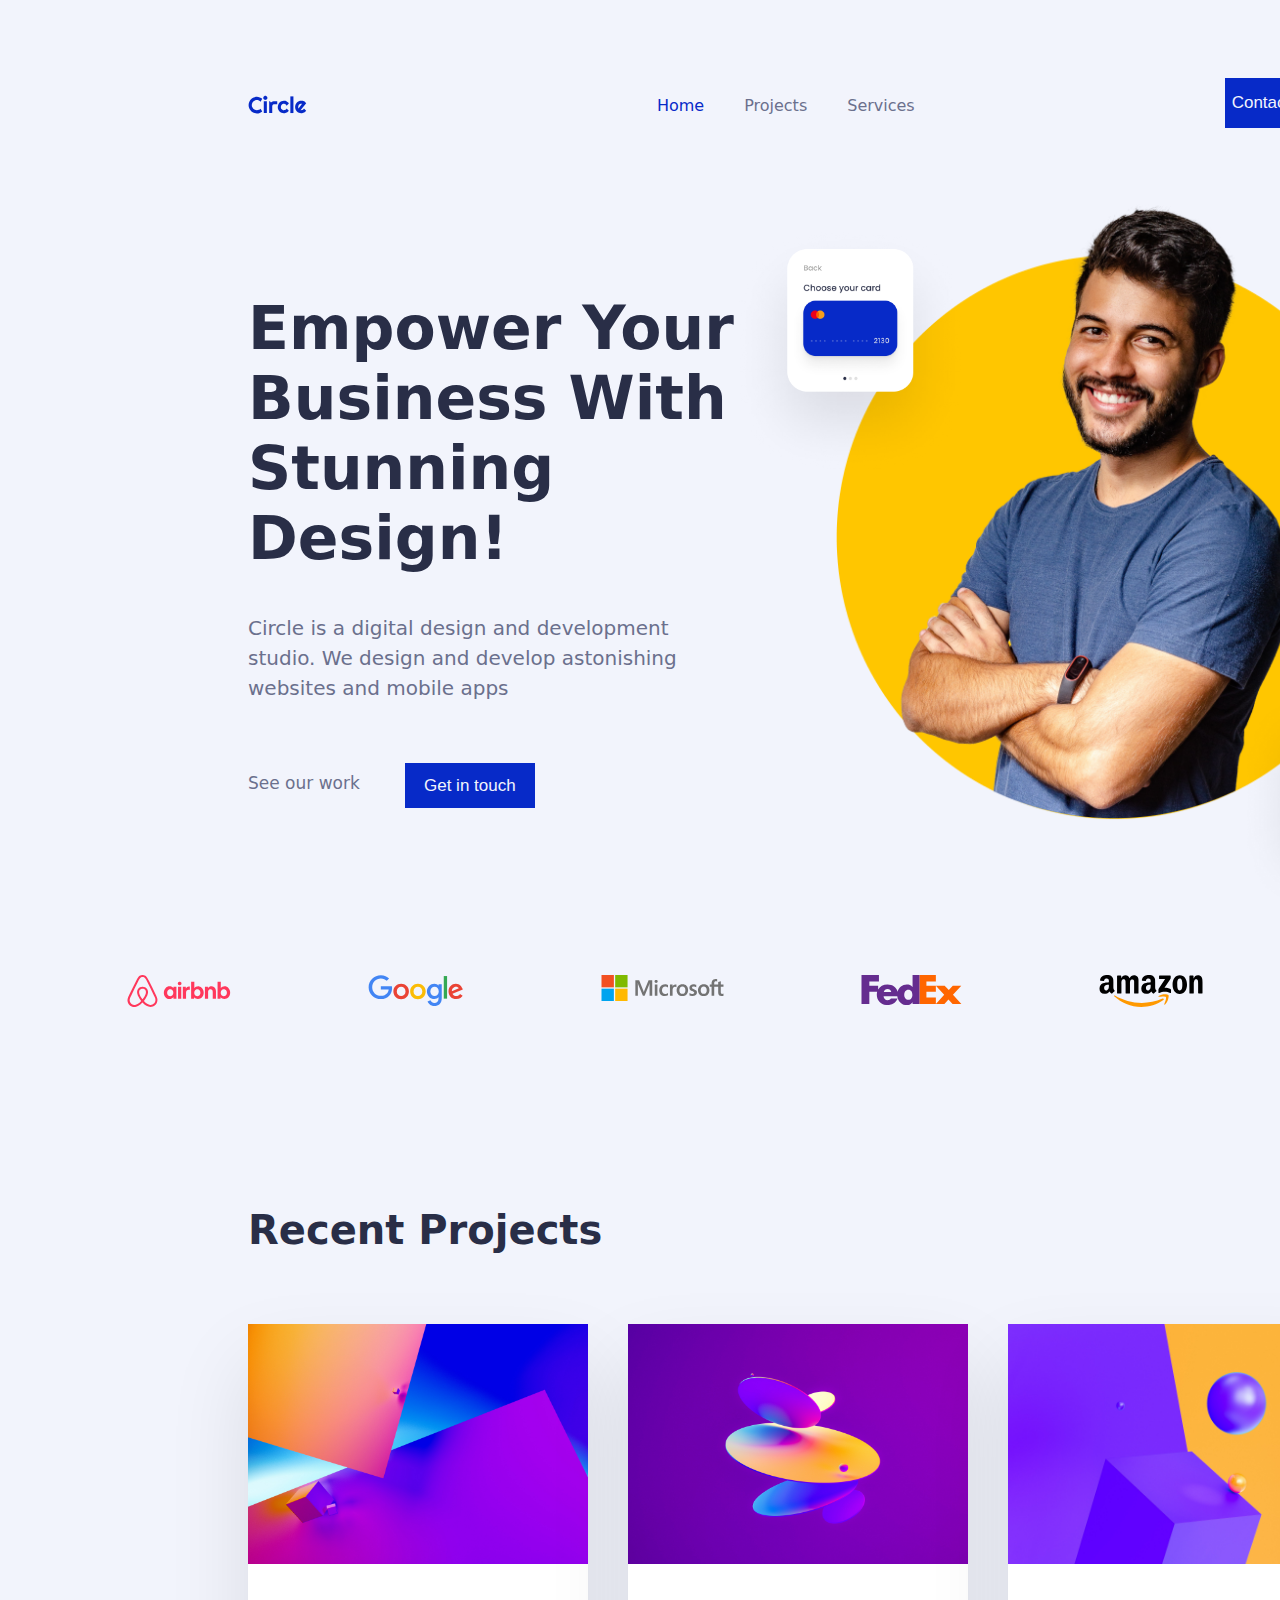
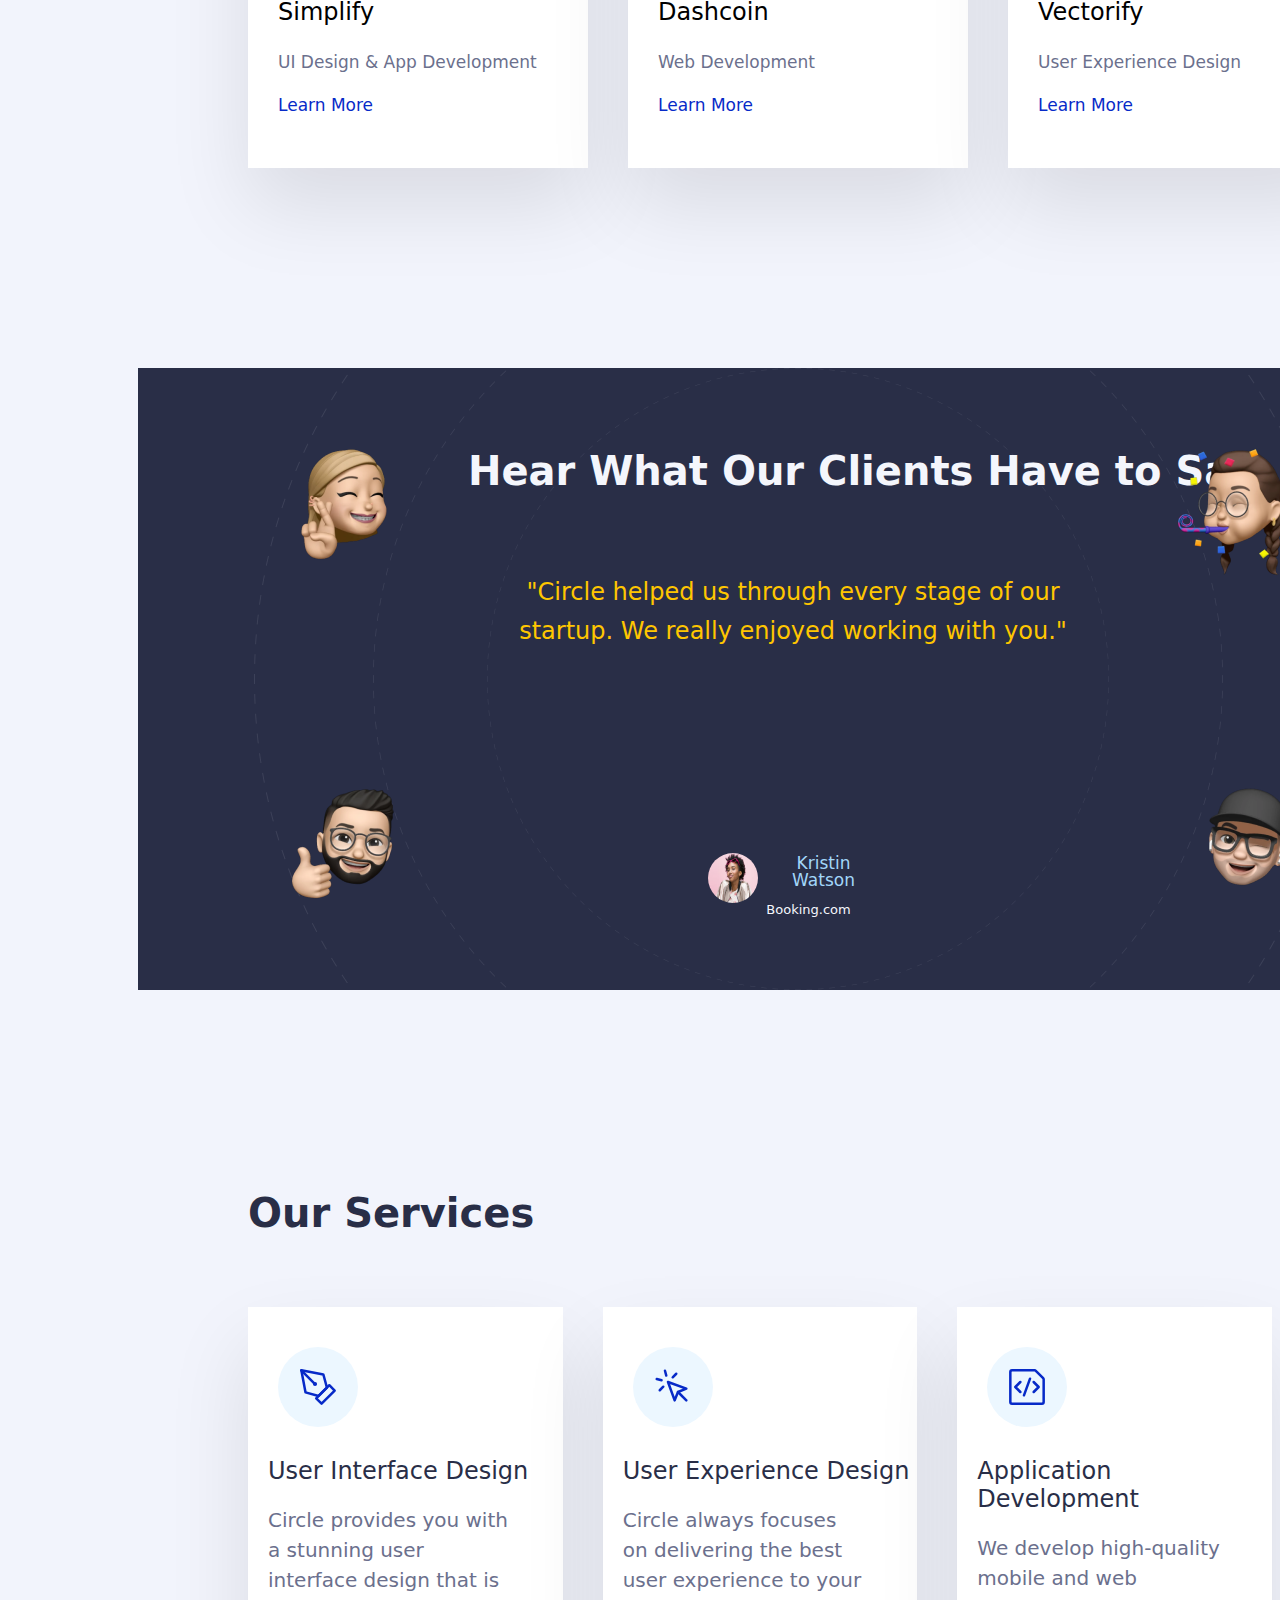
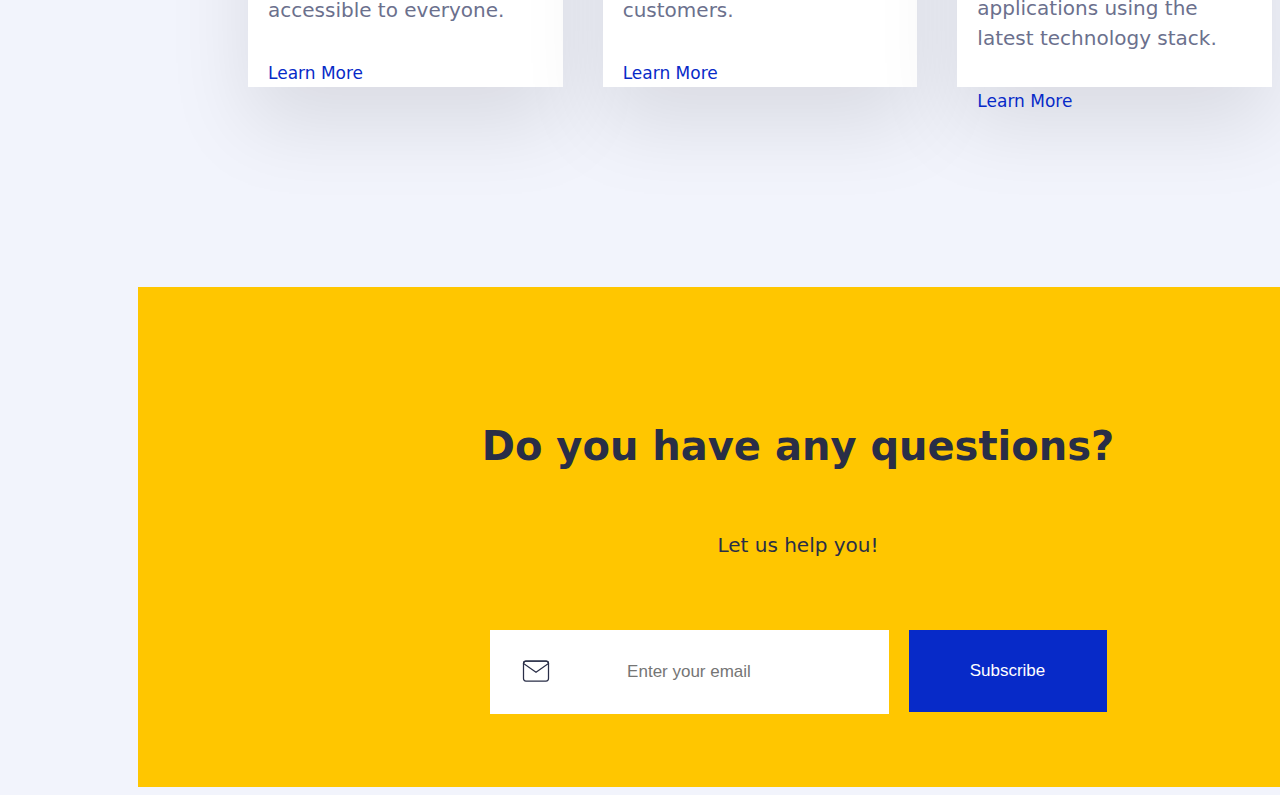
==== index.html @ 64989d0d "Completed section newsletter" ====
<!DOCTYPE html>
<html lang="en">
  <head>
    <meta charset="UTF-8" />
    <meta http-equiv="X-UA-Compatible" content="IE=edge" />
    <meta name="viewport" content="width=device-width, initial-scale=1.0" />
    <title>Circle Agency</title>
    <link rel="stylesheet" href="styles.css" />
  </head>
  <body>
    <section class="container-navbar">
      <img class="navbar-logo" src="images/circle.svg" alt="Circle's logo" />
      <ul class="navbar-list">
        <li class="li-home">Home</li>
        <li class="li2">Projects</li>
        <li class="li3">Services</li>
      </ul>
      <button class="navbar-button">Contact Us</button>
    </section>
    <section class="hero-container">
      <div class="hero-left">
        <h1 class="heading">Empower Your Business With Stunning Design!</h1>
        <p class="hero-description">
          Circle is a digital design and development studio. We design and
          develop astonishing websites and mobile apps
        </p>
        <div class="hero-buttons">
          <p class="hero-p-left">See our work</p>
          <button class="hero-button-right">Get in touch</button>
        </div>
      </div>
      <div class="hero-right">
        <img
          class="hero-card-1"
          src="images/card-1.png"
          alt="Credit card image"
        />
        <img
          class="hero-main-image"
          src="images/hero-image.png"
          alt="Image of a smiley man"
        />
        <img
          class="hero-card-2"
          src="images/card-2.png"
          alt="Thumbs up emoji"
        />
      </div>
    </section>
    <section class="logos-container">
      <img
        class="airbnb-logo"
        src="images/airbnb-logo.svg"
        alt="Airbnb's logo"
      />
      <img
        class="google-logo"
        src="images/google-logo.svg"
        alt="Google's logo"
      />
      <img
        class="microsoft-logo"
        src="images/microsoft-logo.svg"
        alt="Microsoft's logo"
      />
      <img class="fedex-logo" src="images/fedex-logo.svg" alt="Fedex's logo" />
      <img
        class="amazon-logo"
        src="images/amazon-logo.svg"
        alt="Amazon's logo"
      />
    </section>
    <section class="projects-container">
      <h2 class="projects-heading">Recent Projects</h2>
      <div class="project-list-wrap">
        <div class="project-1-card">
          <img class="project-1-image" src="images/1.jpg" />
          <div class="project-1-content">
            <p class="project-1-title">Simplify</p>
            <p class="project-1-description">UI Design & App Development</p>
            <a href="/projects/simplify" target="_blank" class="project-link"
              >Learn More</a
            >
          </div>
        </div>
        <div class="project-2-card">
          <img class="project-2-image" src="images/2.jpg" />
          <div class="project-2-content">
            <p class="project-2-title">Dashcoin</p>
            <p class="project-2-description">Web Development</p>
            <a href="/projects/dashcoin" target="_blank" class="project-link"
              >Learn More</a
            >
          </div>
        </div>
        <div class="project-3-card">
          <img class="project-3-image" src="images/3.jpg" />
          <div class="project-3-content">
            <p class="project-3-title">Vectorify</p>
            <p class="project-3-description">User Experience Design</p>
            <a href="/projects/vectorify" target="_blank" class="project-link"
              >Learn More</a
            >
          </div>
        </div>
      </div>
    </section>
    <section class="testimonials-section">
      <div class="testimonials-wrap">
        <img class="testimonials-orbit" src="images/orbit.png" />
        <h3 class="testimonials-heading">Hear What Our Clients Have to Say</h3>
        <p class="testimonials-text">
          "Circle helped us through every stage of our startup. We really
          enjoyed working with you."
        </p>
        <div class="testimonials-client">
          <img class="testimonials-client-image" src="images/profile.png" />
          <div class="testimonials-client-info">
            <p class="testimonial-client-name">Kristin Watson</p>
            <p class="testimonial-client-company">Booking.com</p>
          </div>
        </div>
        <img class="testimonials-emoji-1" src="images/memoji-1.png" />
        <img class="testimonials-emoji-2" src="images/memoji-4.png" />
        <img class="testimonials-emoji-3" src="images/memoji-3.png" />
        <img class="testimonials-emoji-4" src="images/memoji-2.png" />
      </div>
    </section>
    <section class="services">
      <div class="services-wrap">
        <h3 class="services-heading">Our Services</h3>
        <div class="services-container">
          <div class="services-card-1">
            <div class="services-wrapper">

              <img class="services-icons" src="images/1.svg" />
            </div>
            <p class="services-heading-card">User Interface Design</p>
            <p class="services-text">
              Circle provides you with a stunning user interface design that is
              accessible to everyone.
            </p>
            <a href="#" target="_blank" class="services-link">Learn More</a>
          </div>
          <div class="services-card-2">
            <div class="services-wrapper">
            <img class="services-icons" src="images/2.svg" />
            </div>
            <p class="services-heading-card">User Experience Design</p>
            <p class="services-text">
              Circle always focuses on delivering the best user experience to
              your customers.
            </p>
            <a href="#" target="_blank" class="services-link">Learn More</a>
          </div>
          <div class="services-card-3">
            <div class="services-wrapper">
            <img class="services-icons" src="images/3.svg" />
            </div>
            <p class="services-heading-card">Application Development</p>
            <p class="services-text">
              We develop high-quality mobile and web applications using the
              latest technology stack.
            </p>
            <a href="#" target="_blank" class="services-link">Learn More</a>
          </div>
        </div>
      </div>
    </section>

<section class="newsletter">
<div class="newsletter-container">
<h3 class="newsletter-title">Do you have any questions?</h3>
<p class="newsletter-subtitle">Let us help you!</p>
<div class="email-subscribe-container">
<input type="email" class="email-box" placeholder="Enter your email"> 
<button class="subscribe-botton">Subscribe</button>
</div>
</div>
</div>
</section>

  </body>
</html>
---- styles.css ----
body {
    font-family: system-ui, -apple-system, BlinkMacSystemFont, "Segoe UI", Roboto,
    Oxygen, Ubuntu, Cantarell, "Open Sans", "Helvetica Neue", sans-serif;
  background-color: #f2f4fc;
}
@media (min-width: 768px) {

.container-navbar {
  display: flex;
}

.navbar-menu-icon {
  display: none;
}

.navbar-logo {
  width: 60px;
  height: 19px;
  margin-top: 87px;
  margin-left: 240px;
}
.navbar-list {
  display: flex;
  list-style-type: none;
  margin-top: 87px;
  line-height: 22.1px;
  size: 25px;
  font-weight: 500;
}

.li-home {
  margin-left: 310px;
  margin-right: 40px;
  color: #072ac8;
}

.li2 {
  margin-right: 40px;
  color: #6b708d;
}
.li3 {
  margin-right: 300px;
  color: #6b708d;
}
.navbar-button {
  white-space: nowrap;
  text-align: center;
  margin-top: 70px;
  margin-left: 10px;
  background-color: #072ac8;
  color: #f2f4fc;
  height: 50px;
  width: 300px;
  font-weight: 500;
  font-size: 17px;
  line-height: 130%;
  border: 1px solid #072ac8;
}
.hero-container {
  display: flex;
  margin-top: 60px;
  margin-bottom: 150px;
}
.heading {
  margin-top: 100px;
  font-weight: bold;
  font-size: 60px;
  line-height: 70px;
  color: #292e47;
  margin-right: -300px;
  margin-left: 240px;
}

.hero-description {
  font-weight: 400;
  font-size: 20px;
  line-height: 30px;
  color: #6b708d;
  margin-top: 30px;
  margin-left: 240px;
  margin-right: -180px;
}
.hero-buttons {
  display: flex;
}
.hero-p-left {
  font-weight: 500;
  font-size: 17px;
  line-height: 30px;
  color: #6b708d;
  margin-left: 240px;
  margin-top: 45px;
  margin-right: 5px;
  white-space: nowrap;
  text-align: center;
}
.hero-button-right {
  background-color: #072ac8;
  color: #f2f4fc;
  height: 45px;
  width: 130px;
  font-weight: 500;
  font-size: 17px;
  line-height: 130%;
  margin-left: 40px;
  margin-top: 40px;
  text-align: center;
  border: 1px solid #072ac8;
}

.hero-right {
  display: flex;
}

.hero-card-1 {
  position: absolute;
  width: 250px;
  height: 266px;
  margin-left: 190px;
  margin-top: 25px;
}

.hero-main-image {
  width: 558px;
  height: 632px;
  margin-right: 200px;
  margin-left: 300px;
}

.hero-card-2 {
  position: absolute;
  width: 230px;
  height: 236px;
  margin-left: 700px;
  margin-top: 490px;
}

.logos-container {
  display: grid;
  grid-template-columns: auto auto auto auto auto;
  justify-content: space-around;
  margin-bottom: 200px;
  margin-left: 50px;
}

.projects-heading {
  margin-left: 240px;
  font-weight: 700;
  font-size: 40px;
  line-height: 47px;
  color: #292e47;
}

.project-list-wrap {
  display: flex;
  margin-top: 70px;
  margin-bottom: 200px;
}

.project-1-card {
  width: 340px;
  height: 444px;
  background-color: #ffffff;
  box-shadow: 0px 38.7755px 77.551px rgba(0, 0, 0, 0.1);
  margin-left: 240px;
}

.project-1-image {
  width: 340px;
  height: 240px;
}

.project-1-title {
  font-weight: 500;
  font-size: 24px;
  line-height: 28px;
  margin-left: 30px;
  margin-top: 30px;
}

.project-1-description {
  font-weight: 400;
  font-size: 17px;
  line-height: 150%;
  color: #6b708d;
  margin-left: 30px;
  margin-top: 10px;
}

.project-2-card {
  width: 340px;
  height: 444px;
  background-color: #ffffff;
  box-shadow: 0px 38.7755px 77.551px rgba(0, 0, 0, 0.1);
  margin-left: 40px;
}

.project-2-image {
  width: 340px;
  height: 240px;
}

.project-2-title {
  font-weight: 500;
  font-size: 24px;
  line-height: 28px;
  margin-left: 30px;
  margin-top: 30px;
}

.project-2-description {
  font-weight: 400;
  font-size: 17px;
  line-height: 150%;
  color: #6b708d;
  margin-left: 30px;
  margin-top: 10px;
}

.project-3-card {
  width: 340px;
  height: 444px;
  background-color: #ffffff;
  box-shadow: 0px 38.7755px 77.551px rgba(0, 0, 0, 0.1);
  margin-left: 40px;
}

.project-3-image {
  width: 340px;
  height: 240px;
}
.project-3-title {
  font-weight: 500;
  font-size: 24px;
  line-height: 28px;
  margin-left: 30px;
  margin-top: 30px;
}

.project-3-description {
  font-weight: 400;
  font-size: 17px;
  line-height: 150%;
  color: #6b708d;
  margin-left: 30px;
  margin-top: 10px;
}

.project-link {
  font-weight: 400;
  font-size: 17px;
  line-height: 150%;
  color: #072ac8;
  margin-left: 30px;
  margin-top: 54px;
  text-decoration: none;
}

.testimonials-wrap {
  width: 1320px;
  height: 622px;
  background-color: #292e47;
  margin-left: 130px;
  position: relative;
  text-align: center;
}

.testimonials-orbit {
  width: 1320px;
  height: 622px;
}

.testimonials-heading {
  position: absolute;
  left: 330px;
  top: 40px;
  font-weight: 700;
  font-size: 40px;
  line-height: 47px;
  color: #f4f6fc;
}

.testimonials-text {
  position: absolute;
  left: 350px;
  top: 181px;
  font-weight: 500;
  font-size: 24px;
  line-height: 160%;
  text-align: center;
  color: #ffc600;
  margin-right: 360px;
}

.testimonials-client {
  position: absolute;
  width: 171px;
  height: 50px;
  left: 570px;
  top: 470px;
  display: flex;
}

.testimonials-client-image {
  width: 50px;
  height: 50px;
  border-radius: 50%;
  margin-top: 15px;
}

.testimonials-client-info {
  display: flex;
  flex-direction: column;
  position: relative;
}
.testimonial-client-name {
  font-weight: 400;
  font-size: 17px;
  line-height: 100%;
  color: #a2d6f9;
  margin-left: 10px;
  margin-bottom: 0px;
}

.testimonial-client-company {
  font-weight: 400;
  font-size: 13px;
  line-height: 15px;
  color: #f4f6fc;
  margin-left: -20px;
}

.testimonials-emoji-1 {
  position: absolute;
  width: 150px;
  height: 150px;
  left: 126px;
  top: 61px;
}

.testimonials-emoji-2 {
  position: absolute;
  width: 150px;
  height: 150px;
  left: 1029px;
  top: 61px;
}

.testimonials-emoji-3 {
  position: absolute;
  width: 150px;
  height: 150px;
  left: 133px;
  top: 399px;
}

.testimonials-emoji-4 {
  position: absolute;
  width: 150px;
  height: 150px;
  left: 1030px;
  top: 399px;
}

.services-heading {
font-weight: 700;
font-size: 40px;
line-height: 47px;
color: #292E47;
margin-left: 240px;
margin-top: 200px;
margin-bottom: 70px;
}

.services-container {
  display: flex;
}

.services-card-1 {
width: 340px;
height: 380px;
background: #FFFFFF;
box-shadow: 0px 38.7755px 77.551px rgba(0, 0, 0, 0.1);
margin-left: 240px
}
.services-card-2 {
  width: 340px;
  height: 380px;
  background: #FFFFFF;
  box-shadow: 0px 38.7755px 77.551px rgba(0, 0, 0, 0.1);
  margin-left: 40px
  }

  .services-card-3 {
    width: 340px;
    height: 380px;
    background: #FFFFFF;
    box-shadow: 0px 38.7755px 77.551px rgba(0, 0, 0, 0.1);
    margin-left: 40px
    }

    .services-icons {
    
      width: 40px;
      height: 40px;
  }

.services-heading-card {
font-weight: 500;
font-size: 24px;
line-height: 28px;
color: #292E47;
margin-top: 30px;
margin-bottom: 20px;
margin-left: 20px;
}

.services-text {
  width: 19vw;
font-weight: 400;
font-size: 20px;
line-height: 150%;
color: #6B708D;
margin-left: 20px;
margin-bottom: 36px;
}

.services-link {
font-weight: 500;
font-size: 17px;
line-height: 150%;
color: #072AC8;
text-decoration: none;
margin-top: 500px;
margin-left: 20px;
}

.services-wrapper {
  display: flex;
  justify-content: center;
  align-items:center;
  background: #ECF7FF;
  width: 80px;
  height: 80px;
  border-radius: 49.6px;
  margin-left: 30px;
  margin-top: 40px;
}

.newsletter-container {
  width: 1320px;
  height: 500px;
  background: #FFC600; 
  display: flex;
  flex-direction: column;
  align-items: center;
  margin-top: 200px;
  margin-left: 130px;
  
}

.newsletter-title {
  font-weight: 700;
  font-size: 40px;
  line-height: 47px;
  color: #292E47;  
  margin-top: 136px;
} 

.newsletter-subtitle {
  font-weight: 400;
  font-size: 20px;
  line-height: 150%;
  color: #292E47;  
  margin-top: 20px;
  
}

.email-subscribe-container {
  margin-top: 50px;
  display: flex;
}
  .email-box {
width: 393px;
height: 80px;
    font-weight: 500;
    font-size: 17px;
    line-height: 130%;
    text-align: center;
    color: #FFFFFF;
    background-image: url(images/mail.svg);
    background-repeat: no-repeat;
    background-position: 30px 25px;
    text-align: center;
    border: 1px solid #FFFFFF;
  }

 

  .subscribe-botton {
box-sizing: border-box;
width: 198px;
height: 82px;
justify-content: center;
align-items: center;
padding: 15px 37px;
gap: 10px;
background: #072AC8;
font-weight: 500;
font-size: 17px;
line-height: 130%;
text-align: center;
color: #FFFFFF;
margin-left: 20px;
border: 1px solid #072AC8;
  }
}

















@media (max-width: 768px) {

body {
max-width: 768px;
margin: 0;
}

  .navbar-logo {
    width: 60px;
    height: 19px;
    margin-top: 20px;
    margin-left: 20px;
  }
  .navbar-list {
    display: none;
  }

  .navbar-button {
    display: none;
  }

  .hero-container {
    display: flex;
    flex-direction: column;
  }

  .hero-left  {
    display: flex;
    flex-direction: column;
    align-items: center;
    width: 100%;


  }
  .heading {
    margin-top: 50px;
    font-weight: bold;
    font-size: 30px;
    line-height: 50px;
    color: #292e47;
    width: 90vw;
  }

  .hero-description {
    text-align: center;
    font-size: 17px;
    margin-left: 40px;
    margin-right: 40px;
    color: #6b708d;
    width: 90vw;
  }

  .hero-buttons {
  display: flex;
  flex-direction: column-reverse;
  margin-top: 40px;
  }

  .hero-button-right {
    background-color: #072ac8;
    color: #f2f4fc;
    height: 45px;
    width: 130px;
    font-weight: 500;
    font-size: 17px;
    line-height: 130%;
   text-align: center;
    border: 1px solid #072ac8;
  }

  .hero-p-left {
    font-weight: 500;
    font-size: 17px;
    line-height: 30px;
    color: #6b708d;
       margin-top: 45px;
    white-space: nowrap;
    text-align: center;

  }
  .hero-right {
    margin-left: 10px;
  }
  .hero-main-image {
    
    width: 90vw;
  }

  .hero-card-1 {
    /* margin-top: 40px;
    margin-left: 40px;
     */
     display: none;
  }

  .hero-card-2 {
    /* margin-left: 500px;
    margin-top: 530px; */
    display: none;
  }

  .logos-container {
    display: grid;
    grid-template-columns: auto auto;
    grid-template-rows: auto auto;
    justify-content: space-around;
    row-gap: 20vw;
    margin-top: 40px;
    margin-bottom: 40px;

  }

  .amazon-logo {
    display: none;
  }

  .projects-container {
    display: flex;
    flex-direction: column;
    align-items: center;
    }

  .projects-heading {
    font-weight: 700;
    font-size: 30px;
    color: #292e47;
  }
 
  .project-1-card {
    width: 340px;
    height: 444px;
    background-color: #ffffff;
    margin-bottom: 20px;
  }
  
  .project-1-image {
    width: 340px;
    height: 240px;
  }
  
  .project-1-title {
    font-weight: 500;
    font-size: 24px;
    line-height: 28px;
     margin-top: 30px;
     margin-left: 30px;
  }
  
  .project-1-description {
    font-weight: 400;
    font-size: 17px;
    line-height: 150%;
    color: #6b708d;
    margin-left: 30px;
    margin-top: 10px;
  }
  
  .project-2-card {
    width: 340px;
    height: 444px;
    background-color: #ffffff;
    margin-bottom: 20px;
  }
  
  .project-2-image {
    width: 340px;
    height: 240px;
  }
  
  .project-2-title {
    font-weight: 500;
    font-size: 24px;
    line-height: 28px;
    margin-left: 30px;
    margin-top: 30px;
  }
  
  .project-2-description {
    font-weight: 400;
    font-size: 17px;
    line-height: 150%;
    color: #6b708d;
    margin-left: 30px;
    margin-top: 10px;
  }
  
  .project-3-card {
    width: 340px;
    height: 444px;
    background-color: #ffffff;
    margin-bottom: 40px;
  }
  
  .project-3-image {
    width: 340px;
    height: 240px;
  }
  .project-3-title {
    font-weight: 500;
    font-size: 24px;
    line-height: 28px;
    margin-left: 30px;
    margin-top: 30px;
  }
  
  .project-3-description {
    font-weight: 400;
    font-size: 17px;
    line-height: 150%;
    color: #6b708d;
    margin-left: 30px;
    margin-top: 10px;
  }
  
  .project-link {
    font-weight: 400;
    font-size: 17px;
    line-height: 150%;
    color: #072ac8;
    margin-left: 30px;
    margin-top: 54px;
  }

  .testimonials-orbit {
    display: none;

}

.testimonials-client-image {
  width: 50px;
  height: 50px;
}

.testimonials-wrap {
  margin-top: 40px;
  height: 460px;
  background-color: #292e47;
  text-align: center;
  width: 100%;
  align-items: center;
  display: flex;
  flex-direction: column;
  margin-bottom: 40px;
}

.testimonials-emoji-1 {
  display: none;
}

.testimonials-emoji-2 {
  display: none;
}

.testimonials-emoji-3 {
  display: none;
}

.testimonials-emoji-4 {
  display: none;
}

.testimonials-heading {

  top: 40px;
  font-weight: 700;
  font-size: 30px;
  line-height: 47px;
  color: #f4f6fc;
  width: 90vw;
}

.testimonials-text {

  font-weight: 500;
  font-size: 24px;
  line-height: 160%;
  text-align: center;
  color: #ffc600;
  width: 85vw;
}

.testimonials-client {
  width: 171px;
  height: 50px;
  display: flex;

}

.testimonials-client-image {
  width: 50px;
  height: 50px;
  border-radius: 50%;
  margin-top: 15px;
}

.testimonials-client-info {
  display: flex;
  flex-direction: column;
  }
.testimonial-client-name {
  font-weight: 400;
  font-size: 17px;
  line-height: 100%;
  color: #a2d6f9;
  margin-bottom: 0px;
  margin-left: 10px;
}

.testimonial-client-company {
  font-weight: 400;
  font-size: 13px;
  line-height: 15px;
  color: #f4f6fc;
  margin-left: -20px;
}

.services-wrap {
  display: flex;
  flex-direction: column;
  align-items: center;
}
.services-heading {
  font-weight: 700;
    font-size: 30px;
    line-height: 28px;
  color: #292E47;
  }
  
  .services-container {
    display: flex;
    flex-direction: column;
    align-items: center;
  }
  
  .services-card-1 {
  width: 340px;
  height: 380px;
  background: #FFFFFF;
  box-shadow: 0px 38.7755px 77.551px rgba(0, 0, 0, 0.1);
  margin-bottom: 10px;
  }

  .services-card-2 {
    width: 340px;
    height: 380px;
    background: #FFFFFF;
    box-shadow: 0px 38.7755px 77.551px rgba(0, 0, 0, 0.1);
    margin-bottom: 10px;
    }
  
    .services-card-3 {
      width: 340px;
      height: 380px;
      background: #FFFFFF;
      box-shadow: 0px 38.7755px 77.551px rgba(0, 0, 0, 0.1);
      margin-bottom: 10px;
      }
  
  .services-icon-1 {
  background: #ECF7FF;
  width: 40px;
  height: 40px;
  padding: 20px;
  border-radius: 49.6px;
  margin-left: 30px;
  margin-top: 40px;
  }
  
  .services-heading-card {
  font-weight: 500;
  font-size: 24px;
  line-height: 28px;
  color: #292E47;
  margin-top: 30px;
  margin-bottom: 20px;
  margin-left: 20px;
  }
  
  .services-text {
  font-weight: 400;
  font-size: 20px;
  line-height: 150%;
  color: #6B708D;
  margin-left: 20px;
  margin-bottom: 36px;
  }
  
  .services-link {
  font-weight: 500;
  font-size: 17px;
  line-height: 150%;
  color: #072AC8;
  text-decoration: none;
    margin-left: 20px;
  }
  .services-wrapper {
    display: flex;
    justify-content: center;
    align-items:center;
    background: #ECF7FF;
    width: 80px;
    height: 80px;
    border-radius: 49.6px;
    margin-left: 30px;
    margin-top: 40px;
  }
  
  .services-icons {
    
    width: 40px;
    height: 40px;
}

.newsletter-container {
  width: 100%;
  height: 540px;
  background: #FFC600; 
  display: flex;
  flex-direction: column;
  align-items: center;
  margin-top: 40px;
}

.newsletter-title {
  font-weight: 700;
  font-size: 35px;
  line-height: 47px;
  color: #292E47;  
  margin-top: 40px;
  text-align: center;
} 

.newsletter-subtitle {
  font-weight: 400;
  font-size: 20px;
  line-height: 150%;
  color: #292E47;  
  margin-top: 20px;
  
}

.email-subscribe-container {
  margin-top: 50px;
  display: flex;
  flex-direction: column;
}
  .email-box {
    width: 198px;
    height: 82px;
    font-weight: 500;
    font-size: 17px;
    line-height: 130%;
    text-align: right;
    color: #FFFFFF;
    background-image: url(images/mail.svg);
    background-repeat: no-repeat;
    background-position: 5px 25px;
    text-align:center;
    border: 1px solid #FFFFFF;
  }

 

  .subscribe-botton {
box-sizing: border-box;
width: 200px;
height: 82px;
justify-content: center;
align-items: center;
padding: 15px 37px;
gap: 10px;
background: #072AC8;
font-weight: 500;
font-size: 17px;
line-height: 130%;
text-align: center;
color: #FFFFFF;
border: 1px solid #072AC8;
margin-top: 20px;
  }
}
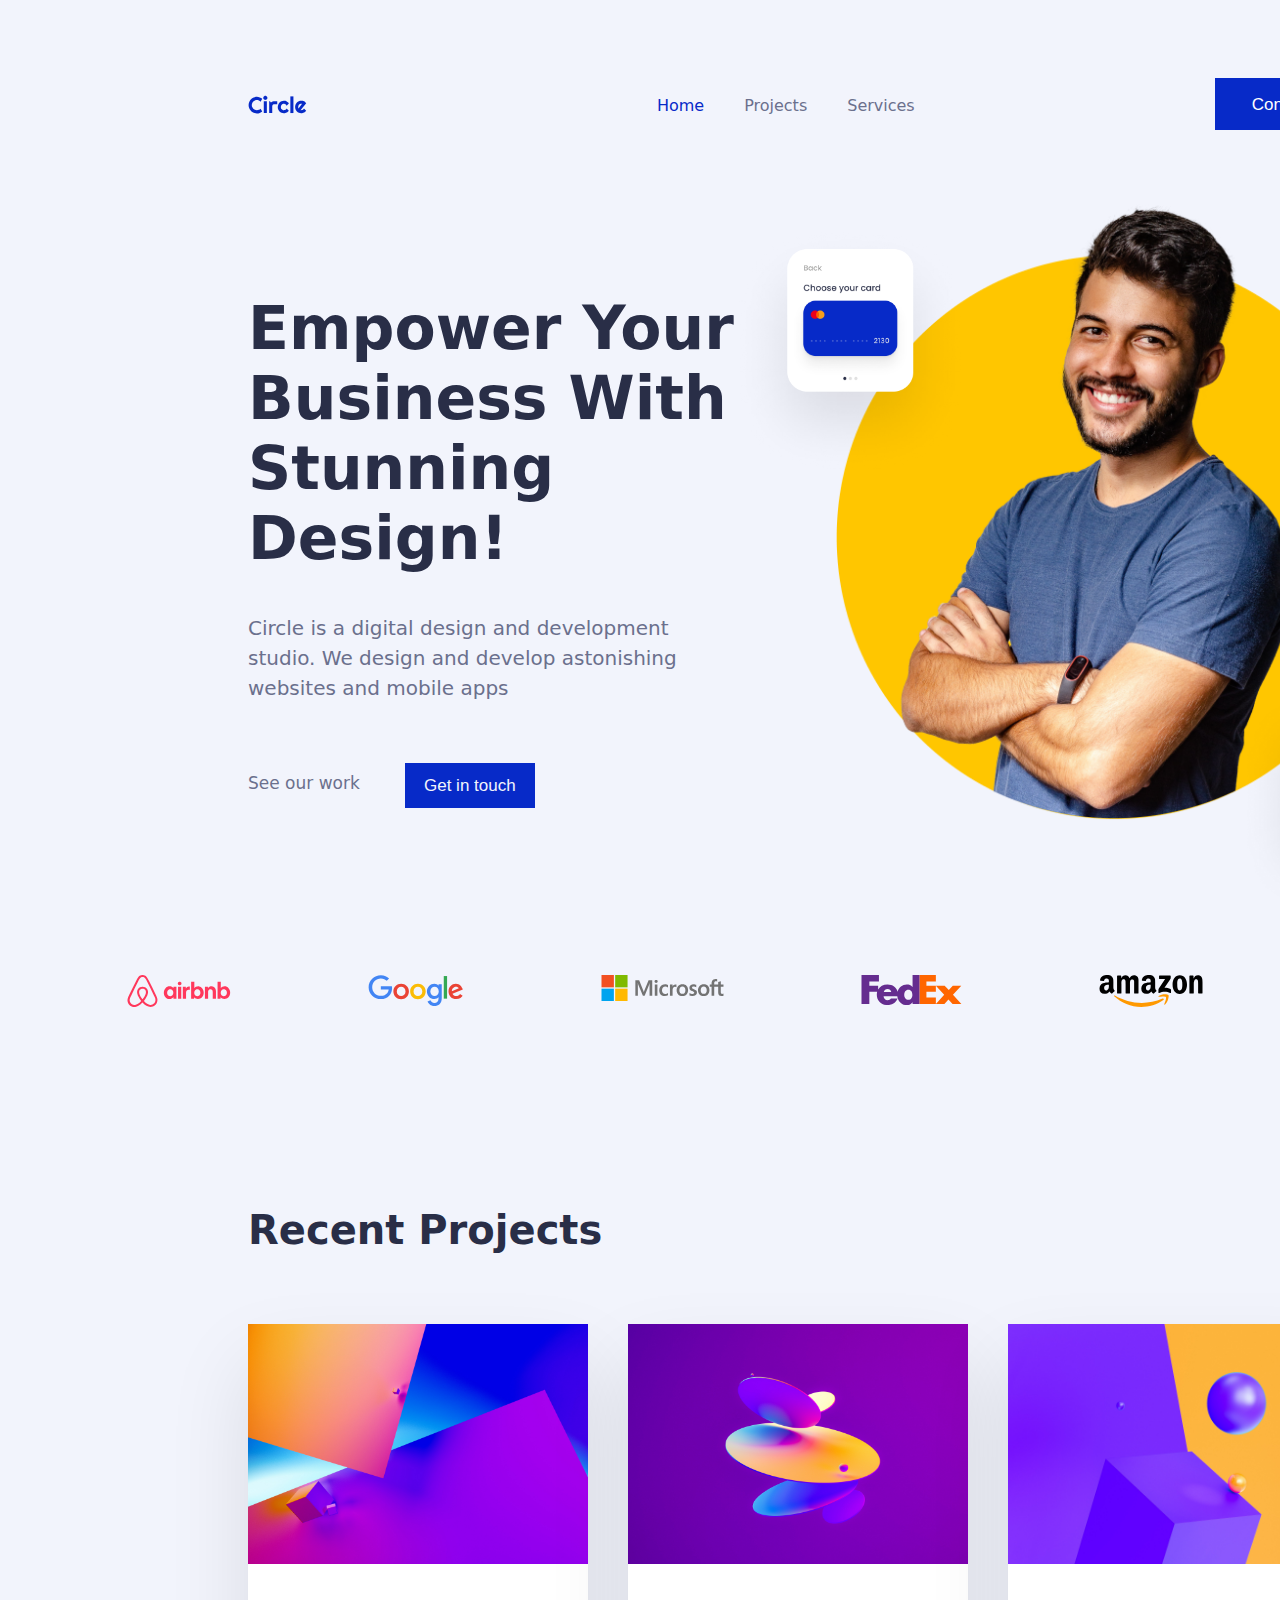
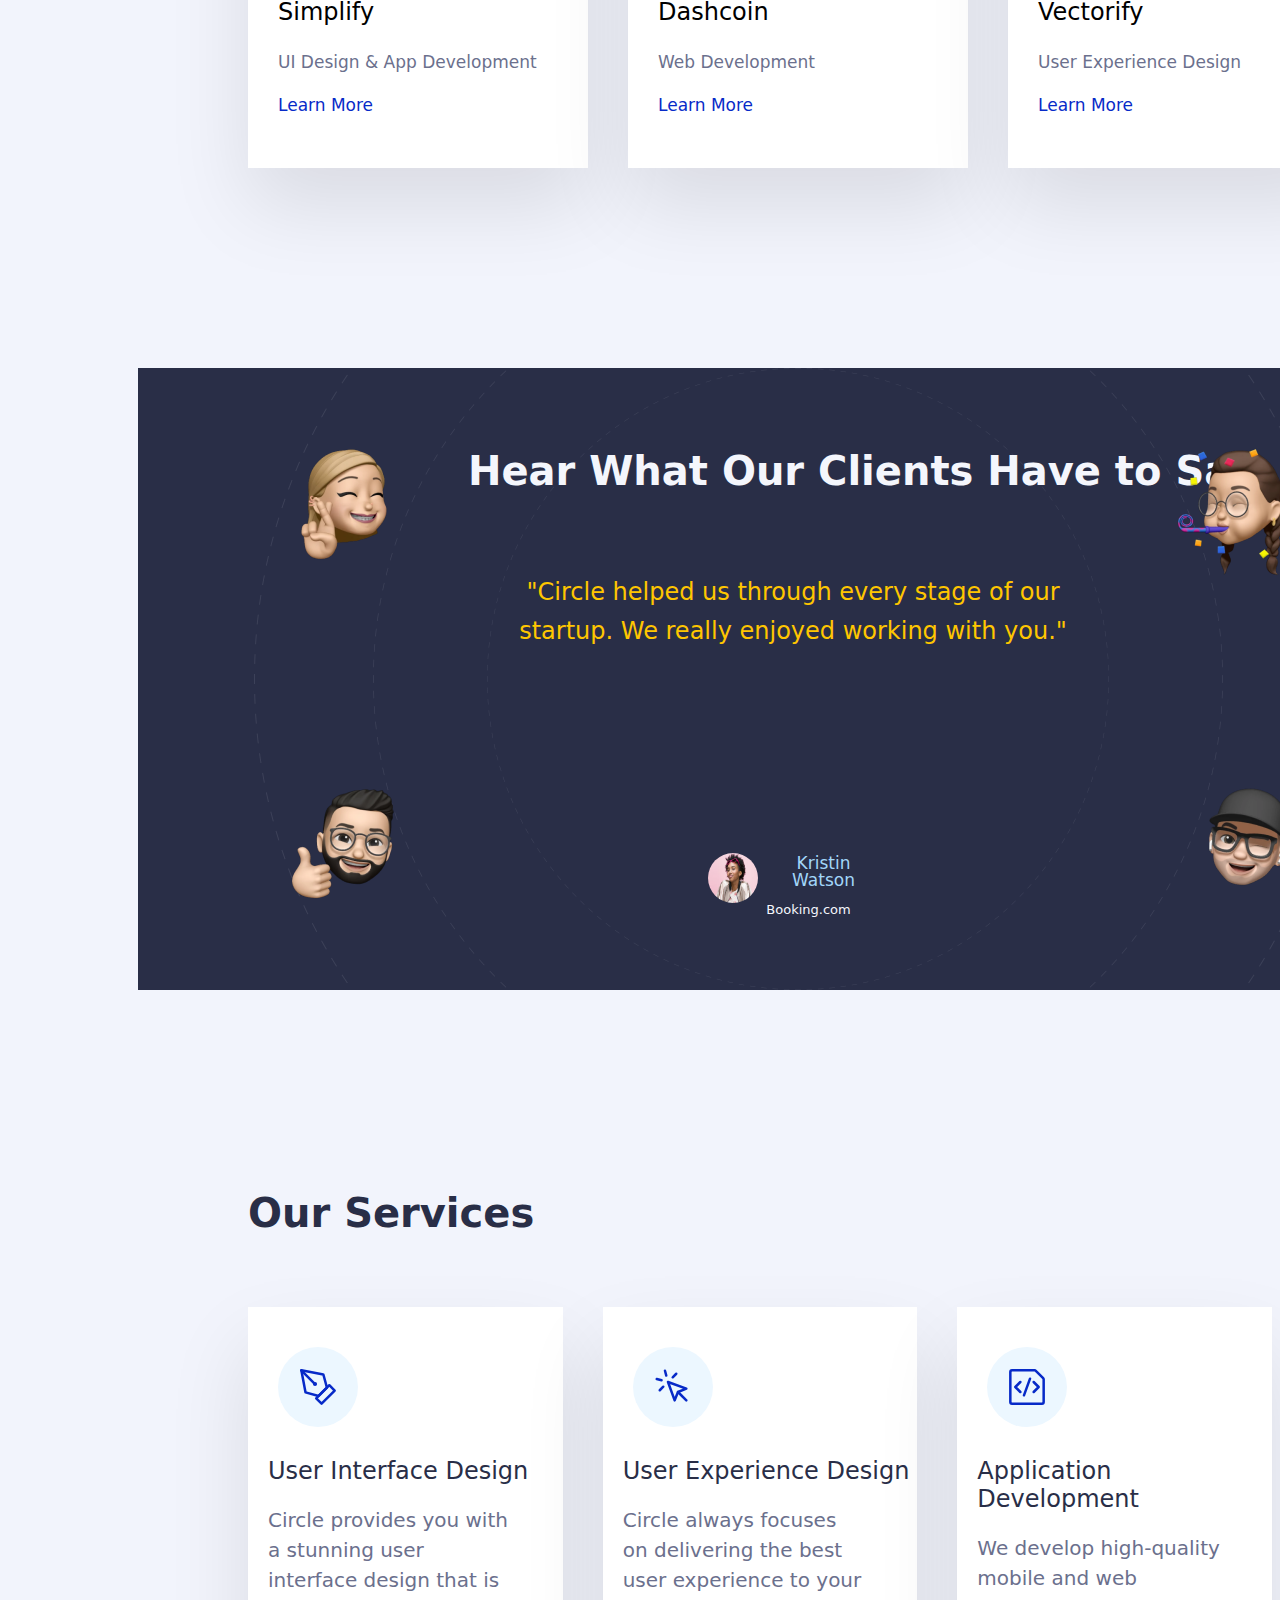
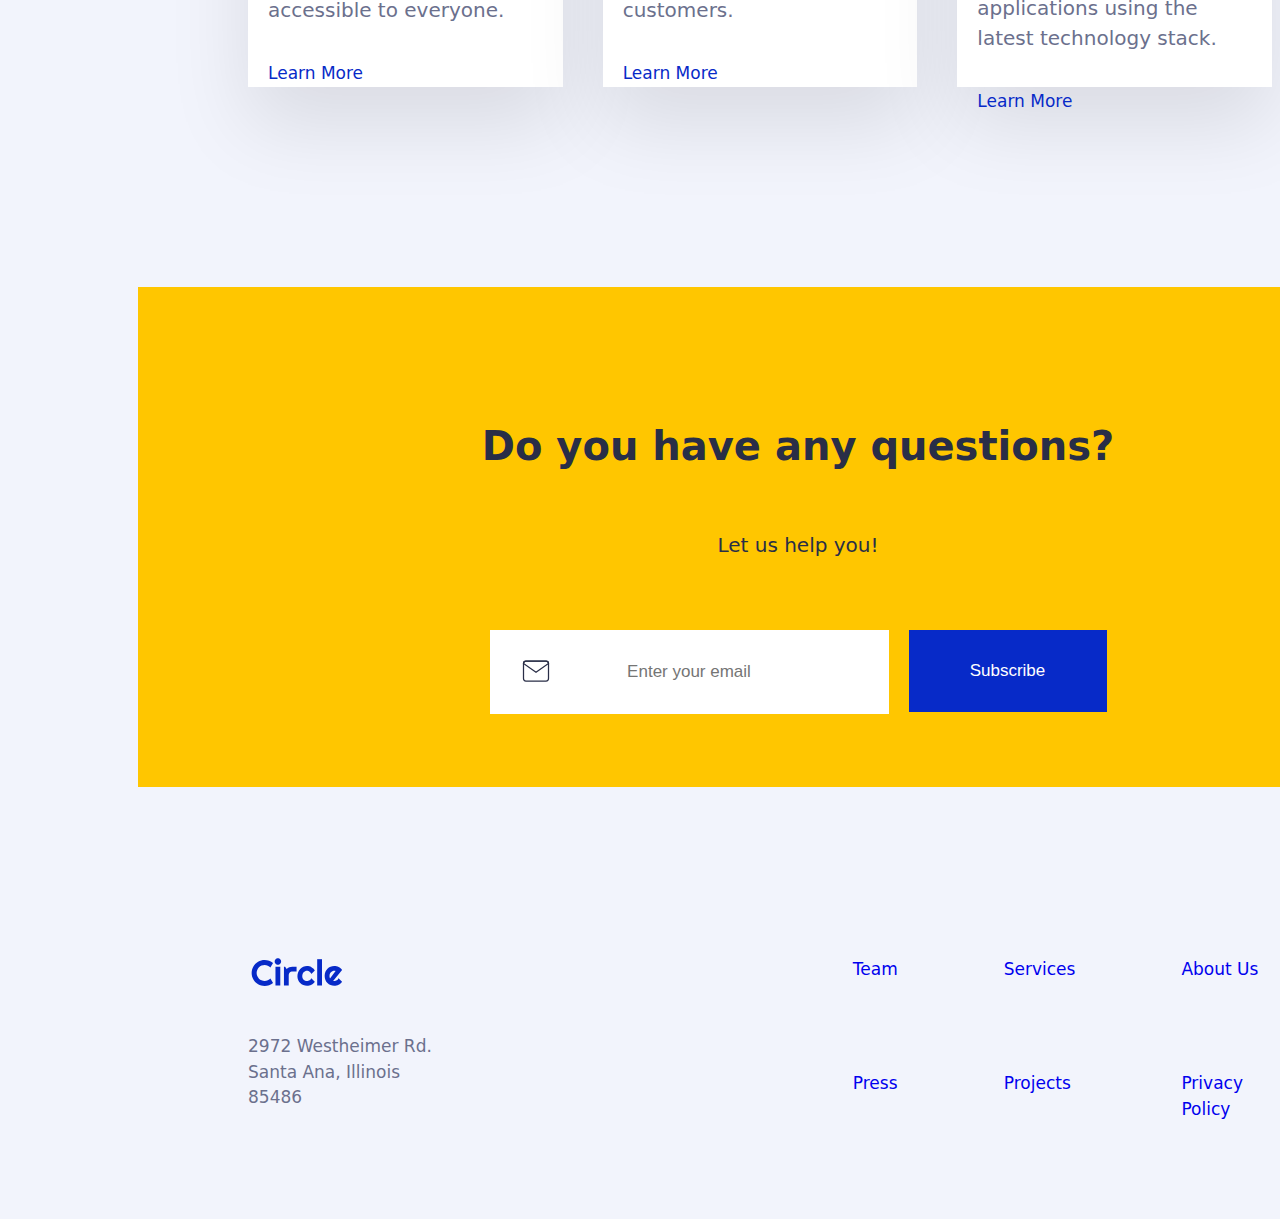
==== commit 8c00582f: "completed footer section" ====
--- a/index.html
+++ b/index.html
@@ -179,6 +179,19 @@
 </div>
 </div>
 </section>
-
+<footer class="footer-container">
+<div  class="logo-wrap">
+  <img class="logo-footer" src="images/circle.svg">
+  <p class="footer-address">2972 Westheimer Rd. Santa Ana, Illinois 85486</p>
+</div>
+<div class="footer-link-grid">
+  <a href="#" target="_blank" class="footer-link">Team</a>
+  <a href="#" target="_blank" class="footer-link">Services</a>
+  <a href="#" target="_blank" class="footer-link">About Us</a>
+  <a href="#" target="_blank" class="footer-link">Press</a>
+  <a href="#" target="_blank" class="footer-link">Projects</a>
+  <a href="#" target="_blank" class="footer-link">Privacy Policy</a>
+</div>
+</footer>
   </body>
 </html>
--- a/styles.css
+++ b/styles.css
@@ -44,18 +44,20 @@
   color: #6b708d;
 }
 .navbar-button {
-  white-space: nowrap;
-  text-align: center;
-  margin-top: 70px;
-  margin-left: 10px;
-  background-color: #072ac8;
-  color: #f2f4fc;
-  height: 50px;
-  width: 300px;
+  white-space: nowrap;justify-content: center;
+  align-items: center;
+  padding: 15px 36px;
+  gap: 10px;
+  width: 150px;
+  height: 52px;
+  background: #072AC8;
   font-weight: 500;
   font-size: 17px;
   line-height: 130%;
+  text-align: center;
+  color: #FFFFFF;
   border: 1px solid #072ac8;
+  margin-top: 70px;
 }
 .hero-container {
   display: flex;
@@ -516,8 +518,45 @@
 border: 1px solid #072AC8;
   }
 }
-
-
+.footer-container {
+  display: flex;
+  margin-top: 170px;
+}
+
+.logo-wrap {
+  display: flex;
+  flex-direction: column;
+  margin-left: 240px;
+}
+
+.logo-footer {
+  width: 98.38px;
+  height: 30px;  
+  margin-bottom: 30px;
+}
+
+.footer-address {
+  font-weight: 400;
+font-size: 17px;
+line-height: 150%;
+color: #6B708D;
+width: 16vw ;
+margin-bottom: 100px;
+}
+
+.footer-link-grid {
+  display: grid;
+  grid-template-columns: auto auto auto;
+  column-gap: 106px;
+  margin-left: 400px;
+}
+
+.footer-link {
+ text-decoration: none; 
+ font-weight: 500;
+font-size: 17px;
+line-height: 150%;
+}
 
 
 
@@ -1013,7 +1052,45 @@
 border: 1px solid #072AC8;
 margin-top: 20px;
   }
-}
-
-
-
+
+.footer-container {
+  margin-top: 50px;
+  width: 100%;
+    display: flex;
+    flex-direction: column;
+    align-items: center;
+    margin-left: 0px;
+}
+
+.logo-wrap {
+  margin-left: 0px;
+  display: flex;
+  flex-direction: column;
+  align-items: center;
+
+}
+
+.logo-footer {
+  width: 100px;
+}
+
+
+.footer-address {
+  width: 65vw;
+  font-weight: 400;
+  font-size: 17px;
+  text-align: center;
+  margin-bottom: 40px;
+}
+
+.footer-link-grid {
+  margin-left: 30px;
+  margin-right: 0%;
+  column-gap: 40px;
+  margin-bottom: 80px
+  }
+
+.footer-link {
+  font-size: 16px;
+}
+}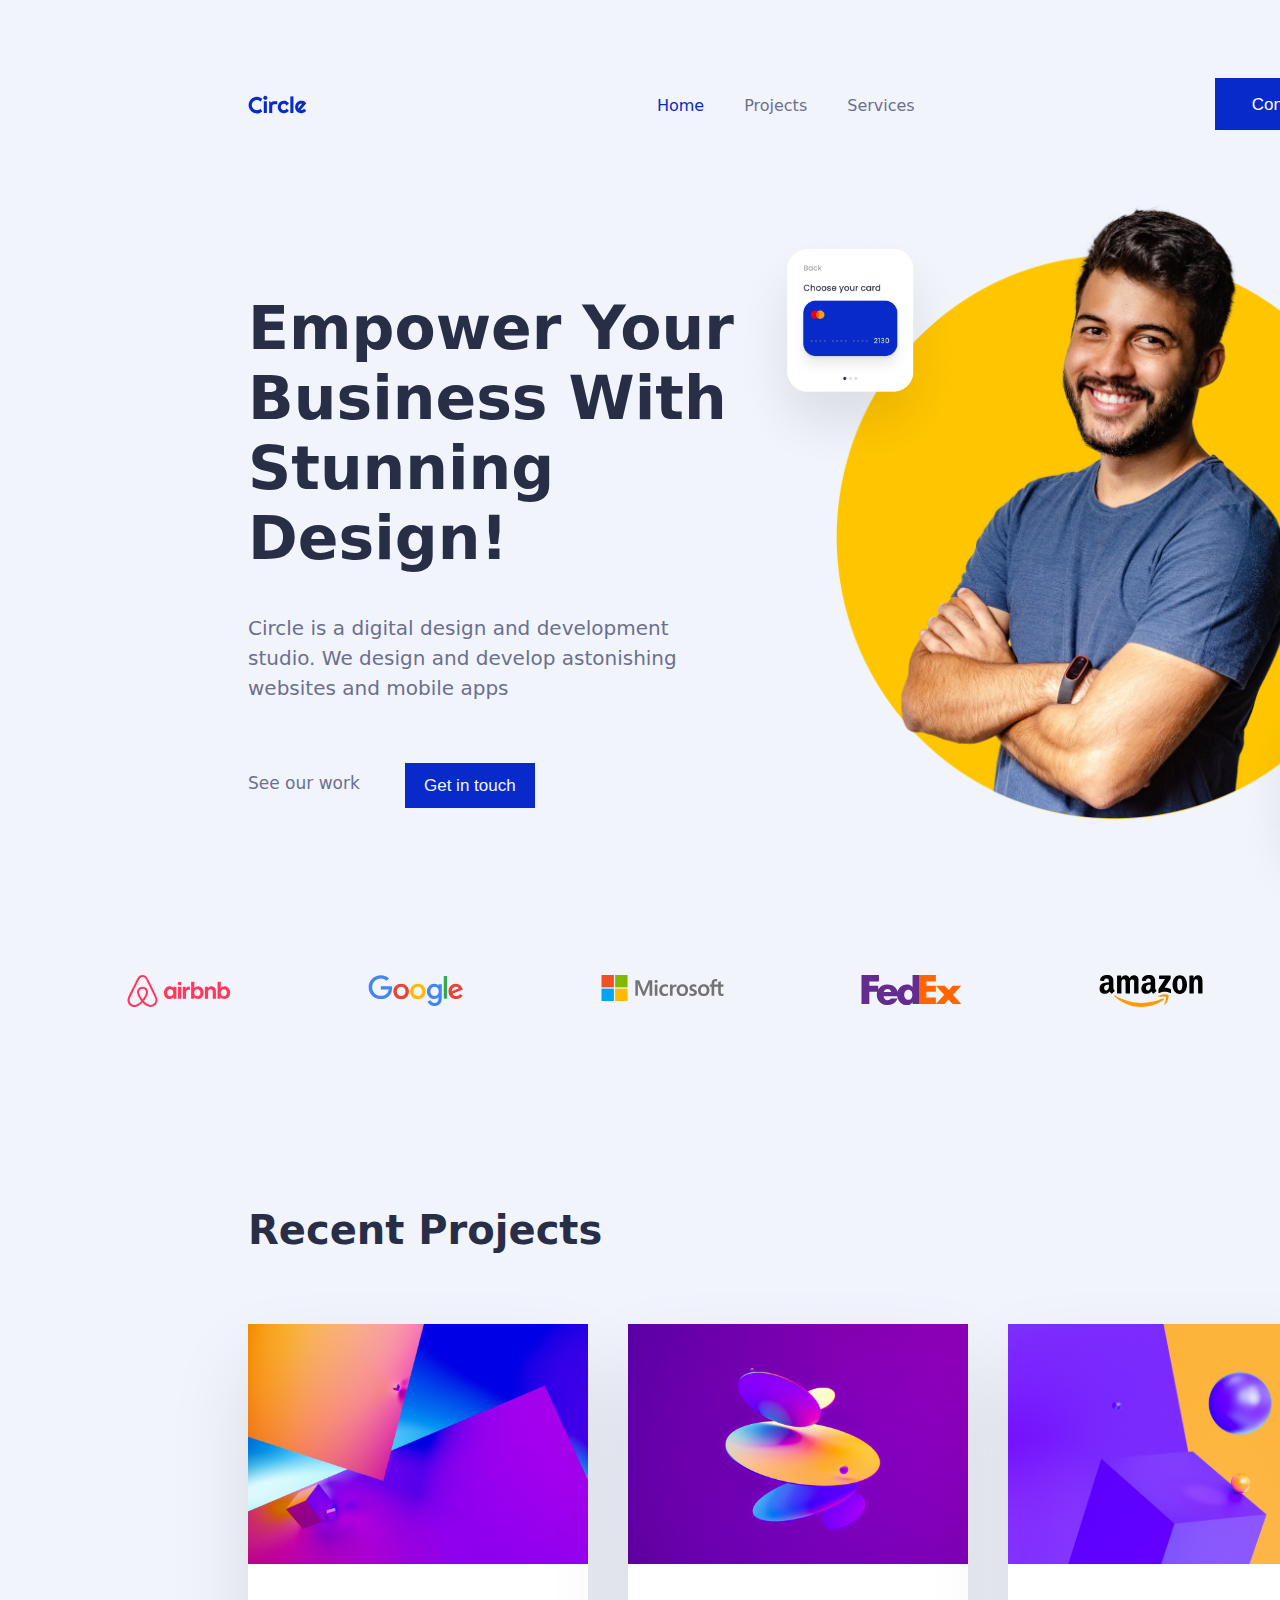
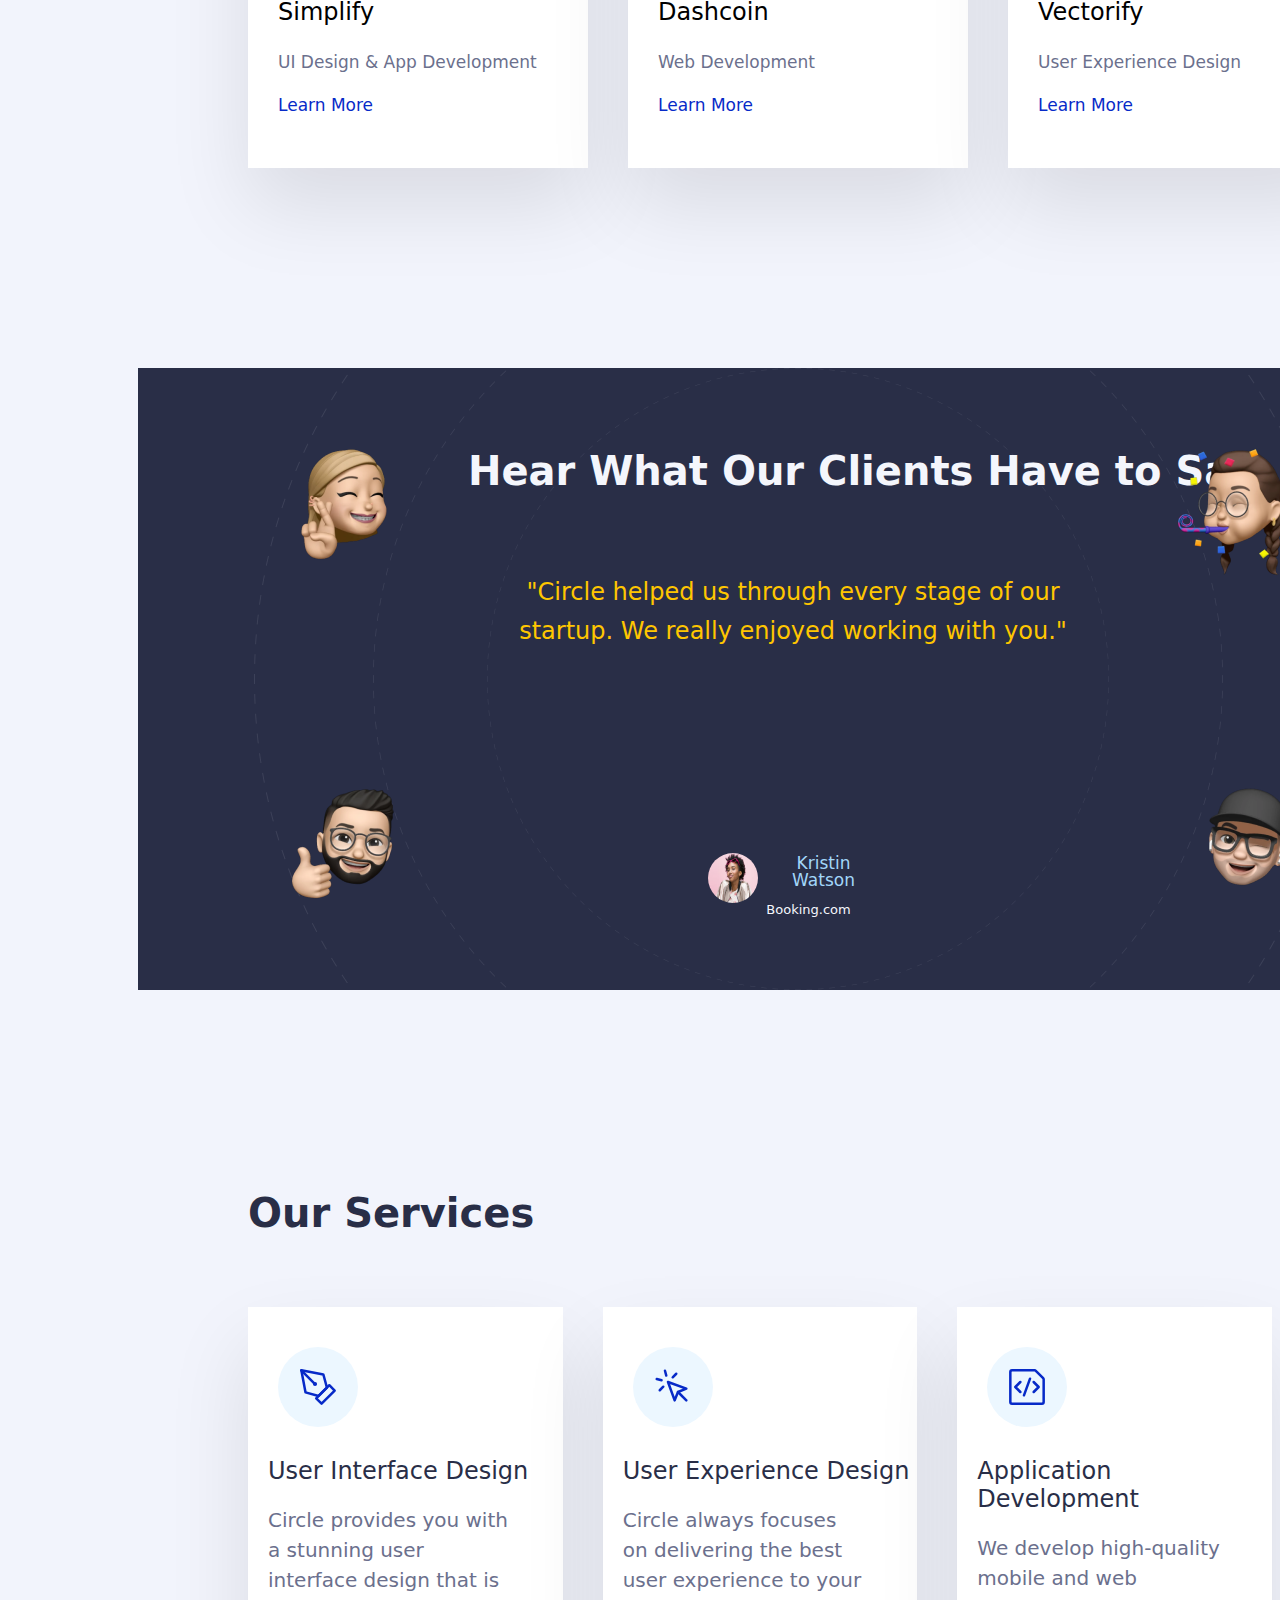
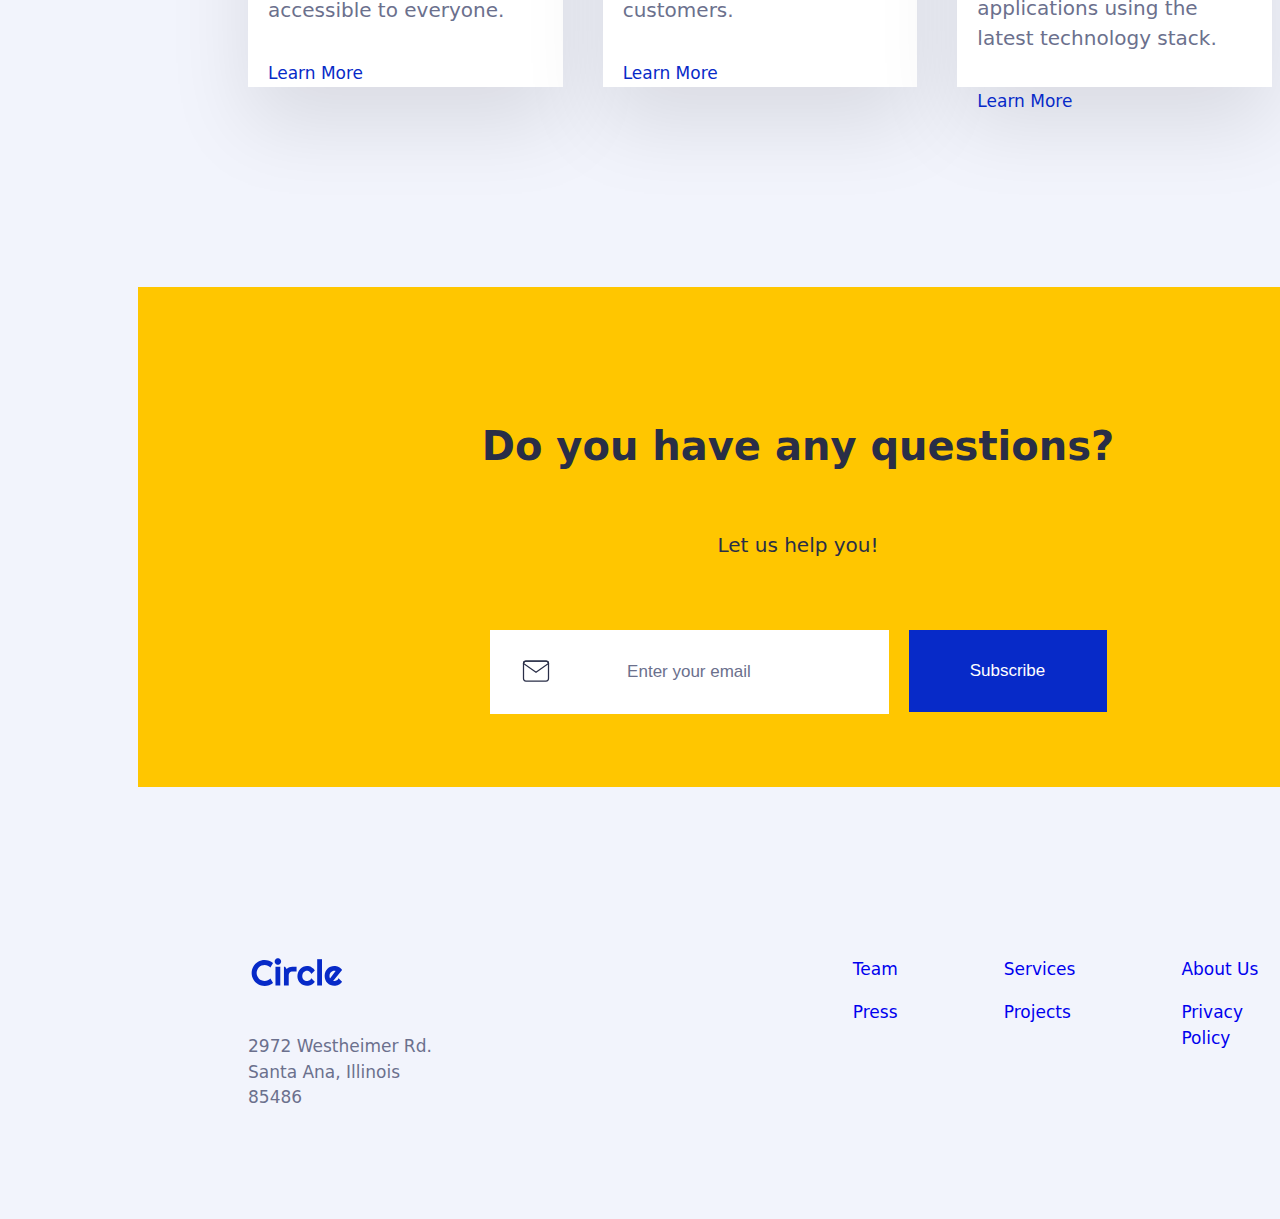
==== commit a39d5020: "email validation and fetch completed" ====
--- a/index.html
+++ b/index.html
@@ -15,7 +15,7 @@
         <li class="li2">Projects</li>
         <li class="li3">Services</li>
       </ul>
-      <button class="navbar-button">Contact Us</button>
+      <input type="button" onclick="location.href='contact-us.html';" ; class="navbar-button" value="Contact Us">
     </section>
     <section class="hero-container">
       <div class="hero-left">
@@ -26,7 +26,8 @@
         </p>
         <div class="hero-buttons">
           <p class="hero-p-left">See our work</p>
-          <button class="hero-button-right">Get in touch</button>
+          <input type="button" onclick="location.href='contact-us.html';" ; class="hero-button-right" value="Get in touch">
+    
         </div>
       </div>
       <div class="hero-right">
@@ -73,17 +74,17 @@
     <section class="projects-container">
       <h2 class="projects-heading">Recent Projects</h2>
       <div class="project-list-wrap">
-        <div class="project-1-card">
+        <div class="project-1-card card">
           <img class="project-1-image" src="images/1.jpg" />
           <div class="project-1-content">
             <p class="project-1-title">Simplify</p>
             <p class="project-1-description">UI Design & App Development</p>
-            <a href="/projects/simplify" target="_blank" class="project-link"
+            <a href="project.html" target="_blank" class="project-link"
               >Learn More</a
             >
           </div>
         </div>
-        <div class="project-2-card">
+        <div class="project-2-card card">
           <img class="project-2-image" src="images/2.jpg" />
           <div class="project-2-content">
             <p class="project-2-title">Dashcoin</p>
@@ -93,7 +94,7 @@
             >
           </div>
         </div>
-        <div class="project-3-card">
+        <div class="project-3-card card">
           <img class="project-3-image" src="images/3.jpg" />
           <div class="project-3-content">
             <p class="project-3-title">Vectorify</p>
@@ -172,12 +173,16 @@
 <div class="newsletter-container">
 <h3 class="newsletter-title">Do you have any questions?</h3>
 <p class="newsletter-subtitle">Let us help you!</p>
+<form>
 <div class="email-subscribe-container">
 <input type="email" class="email-box" placeholder="Enter your email"> 
-<button class="subscribe-botton">Subscribe</button>
+<button type="button" class="subscribe-botton">Subscribe</button>
 </div>
-</div>
-</div>
+<div class="error-div">La email no es valida!</div>
+<div class="ok-message">Gracias!</div>
+</form>
+
+
 </section>
 <footer class="footer-container">
 <div  class="logo-wrap">
@@ -193,5 +198,6 @@
   <a href="#" target="_blank" class="footer-link">Privacy Policy</a>
 </div>
 </footer>
+<script src="circle.js"></script>
   </body>
 </html>
--- a/styles.css
+++ b/styles.css
@@ -4,6 +4,7 @@
     Oxygen, Ubuntu, Cantarell, "Open Sans", "Helvetica Neue", sans-serif;
   background-color: #f2f4fc;
 }
+
 @media (min-width: 768px) {
 
 .container-navbar {
@@ -58,6 +59,7 @@
   color: #FFFFFF;
   border: 1px solid #072ac8;
   margin-top: 70px;
+  cursor: pointer;
 }
 .hero-container {
   display: flex;
@@ -109,6 +111,7 @@
   margin-top: 40px;
   text-align: center;
   border: 1px solid #072ac8;
+  cursor: pointer;
 }
 
 .hero-right {
@@ -171,6 +174,7 @@
 .project-1-image {
   width: 340px;
   height: 240px;
+  object-fit: cover;
 }
 
 .project-1-title {
@@ -201,6 +205,8 @@
 .project-2-image {
   width: 340px;
   height: 240px;
+  object-fit: cover;
+  
 }
 
 .project-2-title {
@@ -231,6 +237,7 @@
 .project-3-image {
   width: 340px;
   height: 240px;
+  object-fit: cover;
 }
 .project-3-title {
   font-weight: 500;
@@ -490,17 +497,20 @@
     font-size: 17px;
     line-height: 130%;
     text-align: center;
-    color: #FFFFFF;
+    color: black;
     background-image: url(images/mail.svg);
     background-repeat: no-repeat;
     background-position: 30px 25px;
     text-align: center;
     border: 1px solid #FFFFFF;
+   white-space: nowrap;
+  overflow: hidden;
+  text-overflow: ellipsis;
   }
 
  
 
-  .subscribe-botton {
+.subscribe-botton {
 box-sizing: border-box;
 width: 198px;
 height: 82px;
@@ -516,8 +526,27 @@
 color: #FFFFFF;
 margin-left: 20px;
 border: 1px solid #072AC8;
-  }
-}
+cursor: pointer;
+  }
+}
+
+.error-div {
+ width: 200px;
+ height: 40px;
+ background: red;
+ display: none;
+ color: #FFFFFF;
+}
+
+.ok-message {
+  width: 200px;
+  height: 40px;
+  background: green;
+  display: none;
+  color: #FFFFFF;
+}
+
+
 .footer-container {
   display: flex;
   margin-top: 170px;
@@ -549,6 +578,7 @@
   grid-template-columns: auto auto auto;
   column-gap: 106px;
   margin-left: 400px;
+  height: 112px;
 }
 
 .footer-link {
@@ -558,15 +588,195 @@
 line-height: 150%;
 }
 
-
-
-
-
-
-
-
-
-
+.project-article-container {
+  display:flex;
+  flex-direction: column;
+  align-content: center;
+  margin-left: 240px;
+}
+
+.article-heading {
+  font-weight: 700;
+  font-size: 60px;
+  line-height: 70px;
+  color: #292E47; 
+  margin-bottom: 20px;
+}
+
+.subtitle-date-wrap {
+  width: 1100px;
+  display: flex;
+  justify-content: space-between;
+  margin-bottom: 80px;
+}
+
+.subtitle {
+  font-weight: 500;
+  font-size: 24px;
+  line-height: 28px;  
+  color: #6B708D; 
+}
+
+.cdate {
+  display: flex;
+}
+  .completed {
+    font-weight: 400;
+    font-size: 20px;
+    line-height: 150%;
+    text-align: right;
+    color: #292E47;
+    margin-right: 5px;
+  }
+
+
+.date {
+font-weight: 400;
+font-size: 20px;
+line-height: 150%;
+text-align: right;
+color: #292E47;
+}
+
+.article-image {
+width: 1100px;
+height: 444px;
+object-fit: cover; 
+margin-bottom: 70px;
+}
+
+.article-text {
+  font-weight: 400;
+font-size: 20px;
+line-height: 150%;
+color: #6B708D;
+width: 1100px;
+}
+
+.other-project-container {
+  margin-bottom: 200px;
+}
+
+
+
+.contact-form-wrapper {
+  margin-left: 240px;
+  margin-bottom: 140px;
+}
+
+#form-text {
+  font-weight: 400;
+  font-size: 20px;
+  line-height: 150%;  
+  color: #6B708D;  
+}
+
+.contact-heading {
+  font-weight: 700;
+  font-size: 60px;
+  line-height: 70px;
+  color: #292E47; 
+  margin-top: 150px;
+  margin-bottom: 80px;
+  margin-left: 240px;
+}
+
+.wrap-form {
+display: flex;
+}
+
+.full-name-wrap {
+  display: flex;
+  flex-direction: column;
+}
+.email-phone-wrap {
+  display: flex;
+  margin-bottom: 40px;
+}
+.email-wrap {
+  display: flex;
+  flex-direction: column;
+}
+
+.phone-wrap {
+  display: flex;
+  flex-direction: column;
+  margin-left: 40px;
+}
+
+.message-wrap {
+  display: flex;
+  flex-direction: column;
+  text-align:initial
+}
+
+.full-name-inp {
+  width: 1100px;
+  height: 70px;
+  background: rgba(107, 112, 141, 0.1);
+  box-sizing: border-box; 
+  border: 1px solid rgba(107, 112, 141, 0.1);
+  margin-top: 10px;
+  margin-bottom: 40px;
+  padding-left: 20px;
+}
+
+.email-inp {
+  width: 530px;
+  height: 70px;  
+  background: rgba(107, 112, 141, 0.1);
+  box-sizing: border-box; 
+  border: 1px solid rgba(107, 112, 141, 0.1);
+  margin-top: 10px;
+  padding-left: 20px;
+  
+}
+
+.phone-inp {
+  width: 530px;
+  height: 70px;  
+  background: rgba(107, 112, 141, 0.1);
+  box-sizing: border-box; 
+  border: 1px solid rgba(107, 112, 141, 0.1);
+  margin-top: 10px;
+  padding-left: 20px;
+  
+}
+
+.message-inp {
+  width: 1100px;
+  height: 200px;  
+  background: rgba(107, 112, 141, 0.1);
+  box-sizing: border-box; 
+  border: 1px solid rgba(107, 112, 141, 0.1);
+  margin-top: 10px;
+  padding-bottom: 130px;
+  padding-left: 20px;
+}
+
+.form-button {
+  width: 1100px;
+  height: 80px; 
+  background: #072AC8;
+  border: 1px solid #072AC8;
+  font-weight: 500;
+font-size: 17px;
+line-height: 130%;
+text-align: center;
+color: #FFFFFF;
+margin-top: 40px;
+}
+
+input::placeholder {
+  font-weight: 400;
+  font-size: 17px;
+  line-height: 150%;
+  color: #6B708D;
+}
+
+.message-inp::placeholder {
+  margin-top: 0px
+}
 
 
 
@@ -596,6 +806,7 @@
   .hero-container {
     display: flex;
     flex-direction: column;
+    align-items: center;
   }
 
   .hero-left  {
@@ -1025,7 +1236,7 @@
     font-size: 17px;
     line-height: 130%;
     text-align: right;
-    color: #FFFFFF;
+    color: black;
     background-image: url(images/mail.svg);
     background-repeat: no-repeat;
     background-position: 5px 25px;
@@ -1051,7 +1262,10 @@
 color: #FFFFFF;
 border: 1px solid #072AC8;
 margin-top: 20px;
-  }
+cursor: pointer;
+  }
+
+
 
 .footer-container {
   margin-top: 50px;
@@ -1093,4 +1307,122 @@
 .footer-link {
   font-size: 16px;
 }
+
+.date {
+  padding-top: 20px;
+  }
+
+.project-article-container {
+  width: 90vw;
+ margin-left: 20px;
+ display: flex;
+ flex-direction: column;
+ 
+ 
+
+
+}
+.article-heading {
+  font-weight: 700;
+  font-size: 30px;
+  text-align: left;
+  line-height: 70px;
+  color: #292E47; 
+  margin-bottom: 10px;
+  }
+
+.subtitle {
+  line-height: 0px; 
+  font-size: 17px;
+}  
+
+.subtitle-date-wrap {
+  flex-direction: column;
+  width: 100%;
+  text-align: left;
+}
+
+.date {
+    font-size: 16px;
+    text-align: left;
+    line-height: 0px;
+}
+
+
+.article-image {
+width: 90vw;
+}
+
+.article-text {
+  width: 90vw;
+}
+
+.other-project-container {
+  display: flex;
+  flex-direction: column;
+  align-items: center;
+  margin-bottom: 40px;
+
+}
+
+.contact-form-container {
+display: flex;
+flex-direction: column;
+width: 90%;
+padding-left: 0px;
+
+}
+
+.contact-heading {
+  margin-left: 30px;
+  font-weight: bold;
+  font-size: 40px;
+  margin-top: 20px;
+  margin-bottom: 30px;
+}
+
+.contact-form-wrapper {
+  margin-left: 20px;
+  margin-bottom: 20px
+}
+
+.email-phone-wrap {
+  display: flex;
+  flex-direction: column;
+}
+
+.full-name-inp {
+  width: 330px;
+  height: 70px;
+  margin-bottom: 20px;
+}
+
+.email-inp {
+  width: 330px;
+  height: 70px;
+  margin-bottom: 20px;
+}
+
+.phone-inp {
+  width: 330px;
+  height: 70px;
+
+}
+
+.phone-wrap {
+  margin-left: 0%;
+}
+
+.message-inp {
+  width: 330px;
+  margin-top: 0px;
+}
+
+.form-button {
+  width: 330px;
+}
+.footer-container {
+  margin-left: -15px;
+}
+
 }